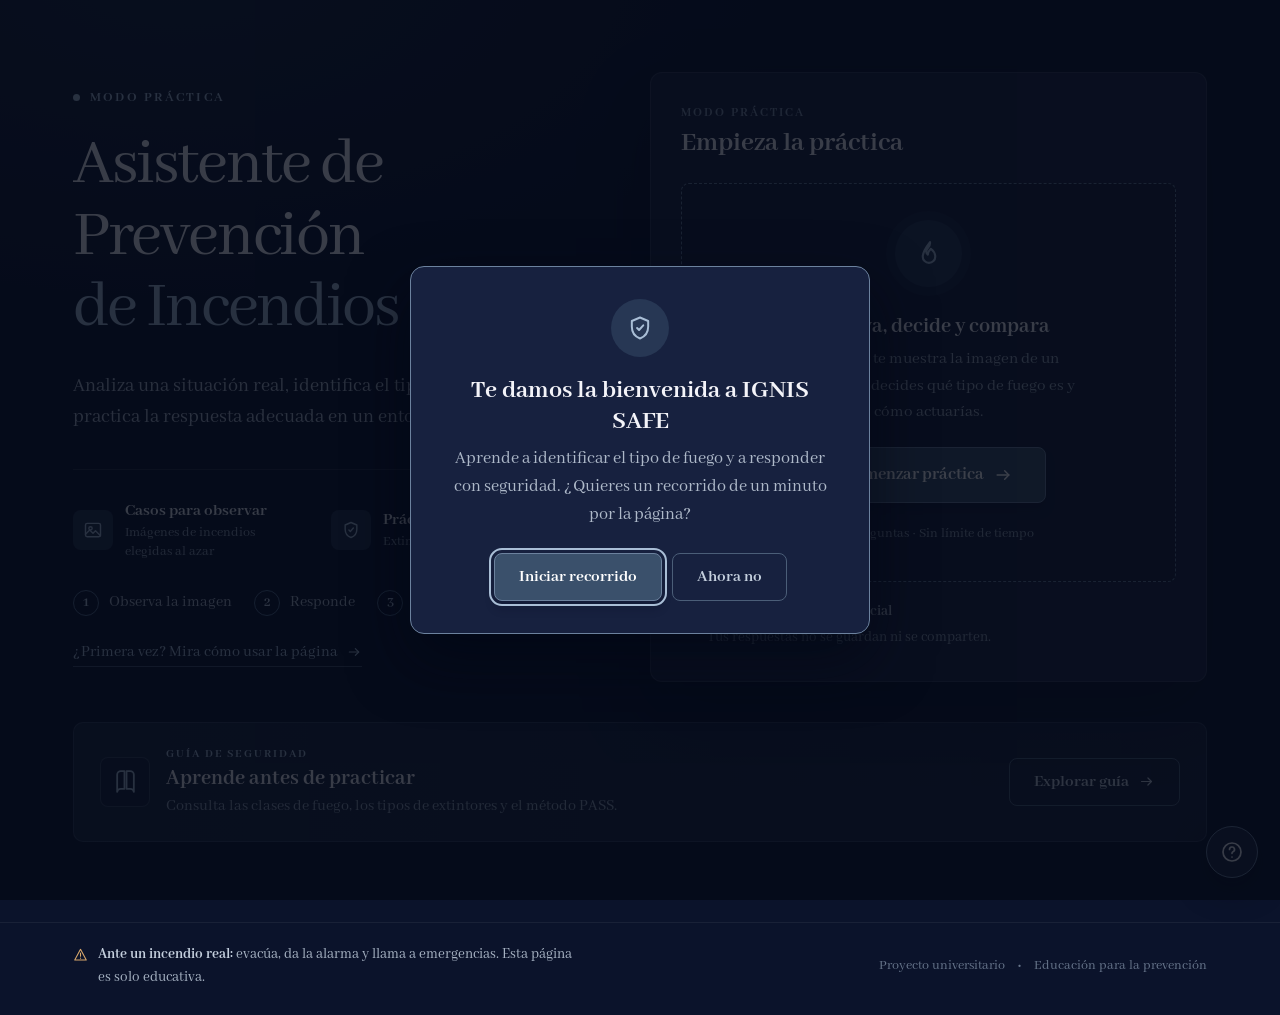
==== index.html @ bc41e4ec "Add files via upload" ====
<!doctype html>
<html lang="es">
<head>
  <meta charset="utf-8">
  <meta name="viewport" content="width=device-width, initial-scale=1">
  <title>IGNIS SAFE · Asistente de Prevención de Incendios</title>
  <meta name="description" content="Guía interactiva de prevención de incendios: tipos de fuego, extintores, método PASS y práctica guiada.">
  <meta name="theme-color" content="#0b132b">
  <link rel="icon" href="data:image/svg+xml,%3Csvg xmlns='http://www.w3.org/2000/svg' viewBox='0 0 24 24' fill='none' stroke='%23a9bed6' stroke-width='1.8' stroke-linecap='round' stroke-linejoin='round'%3E%3Cpath d='M12 3 5 6v5c0 4.7 2.9 8.5 7 10 4.1-1.5 7-5.3 7-10V6l-7-3Z'/%3E%3Cpath d='m9.5 12 1.7 1.7 3.6-4'/%3E%3C/svg%3E">
  <link rel="preconnect" href="https://fonts.googleapis.com">
  <link rel="preconnect" href="https://fonts.gstatic.com" crossorigin>
  <link href="https://fonts.googleapis.com/css2?family=Abhaya+Libre:wght@400;500;600;700;800&display=swap" rel="stylesheet">
  <link rel="stylesheet" href="css/styles.css">
</head>
<body>
  <a class="skip-link" href="#app">Saltar al contenido</a>

  <main id="app" tabindex="-1" aria-live="polite"></main>

  <footer class="site-footer">
    <div class="footer-inner">
      <p class="emergency-note">
        <span data-icon="alert" data-size="18"></span>
        <span><strong>Ante un incendio real:</strong> evacúa, da la alarma y llama a emergencias. Esta página es solo educativa.</span>
      </p>
      <p class="footer-meta">
        <span>Proyecto universitario</span><span>•</span><span>Educación para la prevención</span>
      </p>
    </div>
  </footer>

  <!-- Ayuda flotante: también sirve para moverse entre secciones -->
  <div class="help" id="help">
    <div class="help-menu" id="help-menu" hidden role="menu" aria-label="Ayuda y navegación">
      <a role="menuitem" href="#/"><span data-icon="home" data-size="18"></span> Inicio</a>
      <a role="menuitem" href="#/practica"><span data-icon="image" data-size="18"></span> Practicar con una imagen</a>
      <a role="menuitem" href="#/guia"><span data-icon="book" data-size="18"></span> Guía de seguridad</a>
      <a role="menuitem" href="#/como-usar"><span data-icon="list" data-size="18"></span> Cómo usar la página</a>
      <button type="button" role="menuitem" data-action="start-tour"><span data-icon="compass" data-size="18"></span> Recorrido guiado</button>
    </div>
    <button class="help-fab" id="help-fab" type="button" aria-haspopup="menu" aria-expanded="false" aria-label="Ayuda y navegación">
      <span data-icon="help" data-size="24"></span>
    </button>
  </div>

  <div id="overlay-root"></div>

  <script src="js/data.js"></script>
  <script src="js/escenarios.js"></script>
  <script src="js/app.js"></script>
</body>
</html>
---- css/styles.css ----
/* ==========================================================================
   IGNIS SAFE · Estilos
   Basado en el prototipo de Figma: azul noche, tipografía serif Abhaya Libre.
   ========================================================================== */
:root {
  --bg: #0b132b;
  --bg-2: #0f1a38;
  --surface: rgba(28, 37, 65, 0.8);
  --surface-solid: #1c2541;
  --surface-hi: #243650;
  --line: rgba(244, 244, 249, 0.11);
  --line-strong: #4b5e78;
  --text: #f4f4f9;
  --text-2: #c4cfdd;
  --muted: #8e9daf;
  --muted-2: #aeb9c9;
  --accent: #3a506b;
  --accent-line: #6c829e;
  --light: #a9bed6;
  --success: #7fa695;
  --success-text: #b7d0c6;
  --danger: #ef7881;
  --warn: #d9a86c;
  --radius: 10px;
  --radius-sm: 8px;
  --shadow: 0 30px 70px rgba(2, 7, 20, 0.32);
  --font: 'Abhaya Libre', 'Iowan Old Style', Georgia, 'Times New Roman', serif;
  --header-h: 0px;
}

*, *::before, *::after { box-sizing: border-box; }
html { -webkit-text-size-adjust: 100%; }
body {
  margin: 0;
  min-height: 100vh;
  display: flex;
  flex-direction: column;
  font-family: var(--font);
  font-size: 18px;
  line-height: 1.55;
  color: var(--text);
  background:
    radial-gradient(900px 480px at 14% -4%, rgba(58, 80, 107, 0.22), transparent 70%),
    var(--bg);
  background-attachment: fixed;
  -webkit-font-smoothing: antialiased;
}
main { flex: 1 0 auto; outline: none; }
h1, h2, h3, p, ul, ol { margin: 0; }
ul, ol { padding: 0; list-style: none; }
button { font: inherit; color: inherit; cursor: pointer; }
a { color: inherit; }
img, svg { display: block; max-width: 100%; }
[hidden] { display: none !important; }

:focus-visible { outline: 2px solid var(--light); outline-offset: 3px; border-radius: 6px; }

.skip-link {
  position: absolute; left: 12px; top: -60px; z-index: 100;
  background: var(--text); color: var(--bg); padding: 10px 16px; border-radius: var(--radius-sm);
}
.skip-link:focus { top: 12px; }

.container { width: 100%; max-width: 1190px; margin: 0 auto; padding: 0 28px; }

/* ---------- botones ---------- */
.btn {
  display: inline-flex; align-items: center; justify-content: center; gap: 9px;
  min-height: 48px; padding: 0 24px;
  font-weight: 700; font-size: 17px; text-decoration: none; line-height: 1.2;
  border-radius: var(--radius-sm); border: 1px solid transparent;
  transition: background .15s, border-color .15s, transform .1s, opacity .15s;
}
.btn:active:not(:disabled) { transform: translateY(1px); }
.btn:disabled { opacity: 0.38; cursor: not-allowed; }
.btn-primary { background: var(--accent); border-color: var(--accent-line); color: #fff; box-shadow: 0 8px 10px rgba(7, 12, 29, 0.2); }
.btn-primary:hover:not(:disabled) { background: #46607f; }
.btn-ghost { background: transparent; border-color: var(--line-strong); color: var(--text-2); }
.btn-ghost:hover:not(:disabled) { background: rgba(58, 80, 107, 0.3); color: var(--text); }
.btn-quiet { background: transparent; color: var(--muted-2); padding: 0 14px; }
.btn-quiet:hover:not(:disabled) { color: var(--text); background: rgba(58, 80, 107, 0.25); }
.btn-sm { min-height: 40px; padding: 0 16px; font-size: 16px; }
.btn-lg { min-height: 56px; padding: 0 32px; font-size: 18px; }
.btn-block { width: 100%; }
.btn-row { display: flex; flex-wrap: wrap; gap: 12px; align-items: center; margin-top: 28px; }
.btn-row.center { justify-content: center; }

.text-link {
  display: inline-flex; align-items: center; gap: 8px; color: var(--light);
  text-decoration: none; border-bottom: 1px solid rgba(169, 190, 214, 0.35); padding-bottom: 2px; font-size: 16px;
}
.text-link:hover { color: var(--text); border-color: var(--text); }

/* ---------- tipografía común ---------- */
.eyebrow {
  display: flex; align-items: center; gap: 10px;
  font-size: 14px; font-weight: 700; letter-spacing: 0.16em; text-transform: uppercase; color: var(--light);
}
.eyebrow-dot { width: 7px; height: 7px; border-radius: 50%; background: var(--light); }
h1 { font-weight: 400; font-size: clamp(40px, 6.2vw, 68px); line-height: 1.05; letter-spacing: -0.035em; text-wrap: balance; }
h2 { font-weight: 700; line-height: 1.2; }
h3 { font-weight: 700; line-height: 1.25; }
.h1-soft { display: block; color: var(--light); }
.lead { font-size: 20px; line-height: 1.55; color: var(--muted-2); max-width: 56ch; }
.muted { color: var(--muted); font-size: 16px; }
.kicker { display: flex; align-items: center; gap: 6px; font-size: 12px; font-weight: 700; letter-spacing: 0.14em; text-transform: uppercase; color: #8395ac; }

.card {
  background: var(--surface); border: 1px solid var(--line); border-radius: var(--radius);
}

/* ---------- inicio ---------- */
.home { padding-top: 72px; padding-bottom: 56px; }
.home-grid { display: grid; grid-template-columns: minmax(0, 1fr) minmax(0, 1.12fr); gap: 80px; align-items: center; }
.hero-copy .eyebrow { margin-bottom: 22px; }
.hero-copy .lead { margin-top: 26px; }
.feature-list { display: flex; flex-wrap: wrap; gap: 28px 38px; margin-top: 36px; padding-top: 28px; border-top: 1px solid var(--line); }
.feature-list li { display: flex; align-items: center; gap: 12px; }
.feature-icon { width: 40px; height: 40px; display: grid; place-items: center; background: rgba(58, 80, 107, 0.48); border-radius: var(--radius-sm); color: var(--light); flex: none; }
.feature-list strong { display: block; font-size: 17px; color: #edf0f5; }
.feature-list small { display: block; font-size: 14px; color: var(--muted); max-width: 24ch; line-height: 1.35; }
.how-strip { display: flex; flex-wrap: wrap; gap: 10px 22px; margin: 28px 0 22px; }
.how-strip li { display: flex; align-items: center; gap: 10px; font-size: 16px; color: var(--muted-2); }
.how-n { width: 26px; height: 26px; border-radius: 50%; display: grid; place-items: center; border: 1px solid #526c8a; color: #b9c9dc; font-size: 14px; font-weight: 700; }

.start-panel { padding: 30px; background: rgba(28, 37, 65, 0.9); box-shadow: var(--shadow); border-radius: 12px; }
.panel-head { display: flex; justify-content: space-between; align-items: flex-start; gap: 16px; }
.step-kicker { font-size: 13px; font-weight: 700; letter-spacing: 0.16em; text-transform: uppercase; color: #8292aa; }
.panel-head h2 { font-size: 28px; margin-top: 4px; }
.start-zone {
  margin-top: 22px; min-height: 340px; padding: 36px 24px;
  display: flex; flex-direction: column; align-items: center; justify-content: center; text-align: center; gap: 6px;
  background: rgba(11, 19, 43, 0.25); border: 1.5px dashed #637a96; border-radius: var(--radius-sm);
}
.start-icon { width: 67px; height: 67px; border-radius: 50%; display: grid; place-items: center; background: #263754; color: var(--light); box-shadow: 0 0 0 9px rgba(58, 80, 107, 0.17); margin-bottom: 20px; }
.start-zone h3 { font-size: 22px; }
.start-zone p { color: #9ca9ba; font-size: 17px; max-width: 34ch; margin-bottom: 16px; }
.start-zone small { color: var(--muted); font-size: 14px; margin-top: 14px; }
.panel-note { display: flex; gap: 10px; align-items: flex-start; margin-top: 18px; color: var(--muted); }
.panel-note svg { margin-top: 3px; flex: none; }
.panel-note strong { display: block; font-size: 15px; color: #b5bfce; }
.panel-note span { font-size: 15px; }

.learning-entry {
  margin-top: 40px; padding: 22px 26px; display: flex; align-items: center; justify-content: space-between; gap: 24px;
  background: linear-gradient(90deg, rgba(58, 80, 107, 0.28), rgba(28, 37, 65, 0.72));
  border-color: rgba(168, 189, 213, 0.17);
}
.learning-copy { display: flex; align-items: center; gap: 16px; }
.learning-icon { width: 50px; height: 50px; display: grid; place-items: center; background: rgba(11, 19, 43, 0.35); border: 1px solid rgba(168, 189, 213, 0.21); border-radius: var(--radius-sm); color: var(--light); flex: none; }
.learning-entry h2 { font-size: 22px; margin: 2px 0; }
.learning-entry p:last-child { color: #91a0b4; font-size: 16px; }
.learning-entry .eyebrow { font-size: 12px; }

/* ---------- pantalla de carga ---------- */
.center-page { max-width: 880px; margin: 0 auto; padding: 96px 28px 96px; display: flex; flex-direction: column; align-items: center; text-align: center; }
.center-title { font-size: clamp(34px, 5vw, 54px); margin: 14px 0 16px; }
.center-page .lead { text-align: center; }

.scanner { position: relative; width: 148px; height: 148px; margin-bottom: 38px; display: grid; place-items: center; }
.scan-box { position: relative; width: 84px; height: 84px; display: grid; place-items: center; background: #1a2744; border: 1px solid var(--line-strong); border-radius: 14px; color: var(--light); overflow: hidden; }
.scan-line { position: absolute; left: 8px; right: 8px; height: 2px; background: var(--light); box-shadow: 0 0 12px var(--light); animation: scan 1.8s ease-in-out infinite; }
.orbit { position: absolute; inset: 0; border-radius: 50%; border: 1px solid rgba(169, 190, 214, 0.14); }
.orbit-one { border-top-color: var(--light); animation: spin 2.4s linear infinite; }
.orbit-two { inset: 14px; }
@keyframes scan { 0%, 100% { top: 10px; } 50% { top: 70px; } }
@keyframes spin { to { transform: rotate(360deg); } }

.progress-block { width: min(100%, 520px); margin-top: 34px; }
.progress-meta { display: flex; justify-content: space-between; font-size: 15px; color: var(--muted-2); margin-bottom: 10px; }
.progress-meta strong { color: var(--text); }
.progress-track { height: 5px; background: rgba(58, 80, 107, 0.55); border-radius: 10px; overflow: hidden; }
.progress-track span { display: block; height: 100%; background: #8faac7; border-radius: 10px; transition: width .12s linear; }
.security-note { display: flex; align-items: center; gap: 8px; margin-top: 30px; color: var(--muted); font-size: 14px; }

/* ---------- cabecera de página interna ---------- */
.page-head { display: flex; align-items: flex-end; justify-content: space-between; gap: 32px; flex-wrap: wrap; }
.page-head .eyebrow { margin-bottom: 12px; }
.page-head h1 { font-size: clamp(36px, 5vw, 54px); }
.page-head .lead { margin-top: 10px; font-size: 19px; }
.practice, .results { padding-top: 54px; padding-bottom: 88px; }
.completion { min-width: 190px; text-align: right; font-size: 15px; color: var(--muted-2); }
.completion-bar { height: 4px; margin-top: 8px; border-radius: 10px; background: rgba(58, 80, 107, 0.55); overflow: hidden; }
.completion-bar i { display: block; height: 100%; background: #8faac7; transition: width .25s; }

/* ---------- práctica ---------- */
.practice { padding-top: 30px; }
.backlink { display: inline-flex; align-items: center; gap: 8px; margin: 0 0 22px; padding: 6px 2px; color: var(--muted-2); text-decoration: none; font-size: 16px; }
.backlink:hover { color: var(--text); }
.backlink.first { margin-top: 26px; margin-bottom: 0; }

.practice-layout { display: grid; grid-template-columns: 380px minmax(0, 1fr); gap: 24px; margin-top: 36px; align-items: stretch; }
.side { display: flex; flex-direction: column; gap: 16px; min-width: 0; }
.analysis-panel { padding: 14px; background: rgba(28, 37, 65, 0.91); }
.side:not(.revealed) .analysis-panel { position: sticky; top: 20px; }
.case-image { position: relative; aspect-ratio: 4 / 3; border-radius: 7px; overflow: hidden; background: linear-gradient(149deg, #26324c, #121b35); }
.case-image img, .case-image > svg { position: absolute; inset: 0; width: 100%; height: 100%; object-fit: cover; }
.image-tag { position: absolute; left: 12px; bottom: 12px; display: flex; align-items: center; gap: 7px; padding: 6px 10px; font-size: 13px; color: #d5dce7; background: rgba(11, 19, 43, 0.83); border: 1px solid rgba(255, 255, 255, 0.12); border-radius: 6px; backdrop-filter: blur(5px); }
.image-tag i { width: 6px; height: 6px; border-radius: 3px; background: #d48b72; }
.case-caption { margin: 12px 4px 4px; font-size: 15px; color: var(--muted); line-height: 1.4; }

.questions { display: flex; flex-direction: column; gap: 16px; min-width: 0; }
.step-bar { display: flex; align-items: center; gap: 11px; padding: 6px 4px 10px; border-bottom: 1px solid var(--line); font-size: 13px; font-weight: 700; letter-spacing: 0.14em; text-transform: uppercase; color: #8da2ba; }
.step-n { width: 22px; height: 22px; border-radius: 50%; display: grid; place-items: center; border: 1px solid #526b88; color: #c5d2e1; font-size: 12px; letter-spacing: 0; }
.question-card, .pass-card { padding: 26px; background: rgba(28, 37, 65, 0.91); }
.question-card h2, .pass-head h2 { font-size: 24px; }
.question-card > .muted { margin-top: 4px; }

/* marca circular compartida por las opciones */
.opt-mark { position: absolute; top: 8px; right: 8px; width: 20px; height: 20px; border-radius: 50%; background: #3a506b; border: 1px solid #526b88; display: grid; place-items: center; color: transparent; }
.opt-flag { font-size: 12px; font-weight: 700; color: var(--success-text); line-height: 1.2; }

.class-options { display: grid; grid-template-columns: repeat(5, minmax(0, 1fr)); gap: 10px; margin-top: 20px; }
.class-opt { position: relative; display: flex; flex-direction: column; align-items: flex-start; gap: 6px; min-height: 150px; padding: 14px 12px; text-align: left; background: rgba(11, 19, 43, 0.25); border: 1px solid var(--line); border-radius: var(--radius-sm); color: #96a7bb; transition: border-color .15s, background .15s, color .15s; }
.class-opt:hover:not(:disabled) { border-color: var(--accent-line); color: var(--text); }
.class-letter { width: 36px; height: 36px; display: grid; place-items: center; border-radius: var(--radius-sm); background: #354c69; border: 1px solid #607a99; font-size: 19px; font-weight: 700; color: #e7edf4; }
.class-opt strong { font-size: 16px; line-height: 1.2; color: var(--text-2); }
.class-opt small { font-size: 13px; line-height: 1.35; color: var(--muted); }

.ext-options { display: grid; grid-template-columns: repeat(3, minmax(0, 1fr)); gap: 10px; margin-top: 20px; }
.ext-opt { position: relative; min-height: 104px; padding: 14px 8px; display: flex; flex-direction: column; align-items: center; justify-content: center; gap: 7px; background: rgba(11, 19, 43, 0.25); border: 1px solid var(--line); border-radius: var(--radius-sm); color: #96a7bb; text-align: center; transition: border-color .15s, background .15s, color .15s; }
.ext-opt:hover:not(:disabled) { border-color: var(--accent-line); color: var(--text); }
.ext-icon { width: 34px; height: 34px; display: grid; place-items: center; }
.ext-name { font-weight: 700; font-size: 16px; line-height: 1.2; }

.class-opt.selected, .ext-opt.selected { background: rgba(58, 80, 107, 0.42); border-color: var(--light); color: var(--text); }
.class-opt.selected .opt-mark, .ext-opt.selected .opt-mark { background: #728da9; color: #fff; border-color: #a9bed6; }
.class-opt.correct, .ext-opt.correct { border-color: rgba(127, 166, 149, 0.65); background: rgba(112, 159, 140, 0.12); }
.class-opt.correct .opt-mark, .ext-opt.correct .opt-mark { background: #4d7867; border-color: var(--success); color: #fff; }
.class-opt.incorrect, .ext-opt.incorrect { border-color: rgba(239, 120, 129, 0.55); background: rgba(239, 120, 129, 0.07); }
.class-opt.incorrect .opt-mark, .ext-opt.incorrect .opt-mark { background: #8b3c45; border-color: var(--danger); color: #fff; }
.class-opt.answer, .ext-opt.answer { border-color: rgba(127, 166, 149, 0.55); border-style: dashed; }
.class-opt:disabled, .ext-opt:disabled, .pass-opt:disabled { cursor: default; }

.pass-head { display: flex; justify-content: space-between; gap: 16px; align-items: flex-start; }
.pill { padding: 5px 12px; border-radius: 20px; font-size: 14px; color: #b2c2d4; background: rgba(58, 80, 107, 0.3); border: 1px solid rgba(126, 153, 183, 0.28); white-space: nowrap; }
.pass-instruction { margin: 20px 0 12px; font-size: 15px; color: #8495aa; }
.pass-grid { display: grid; grid-template-columns: repeat(2, minmax(0, 1fr)); gap: 9px; }
.pass-opt { display: grid; grid-template-columns: 42px minmax(0, 1fr) 28px; gap: 12px; align-items: center; min-height: 78px; padding: 12px 13px; text-align: left; background: rgba(11, 19, 43, 0.26); border: 1px solid var(--line); border-radius: var(--radius-sm); transition: border-color .15s, background .15s; }
.pass-opt:hover:not(:disabled) { border-color: var(--accent-line); }
.pass-ico { width: 42px; height: 42px; display: grid; place-items: center; border-radius: 7px; background: rgba(78, 103, 132, 0.46); color: #c5d2e1; }
.pass-txt strong { display: block; font-size: 16px; line-height: 1.25; color: #c3cedd; }
.pass-txt small { display: block; font-size: 13px; color: #71839a; margin-top: 2px; }
.pass-badge { width: 27px; height: 27px; border-radius: 50%; display: grid; place-items: center; font-size: 14px; font-weight: 700; color: #93a5ba; background: #243650; border: 1px solid #4b607a; }
.pass-opt.selected { border-color: var(--light); background: rgba(58, 80, 107, 0.36); }
.pass-opt.selected .pass-badge { background: #728da9; color: #fff; border-color: #a9bed6; }
.pass-opt.correct { border-color: rgba(127, 166, 149, 0.6); background: rgba(112, 159, 140, 0.1); }
.pass-opt.correct .pass-badge { background: #4d7867; border-color: var(--success); color: #fff; }
.pass-opt.incorrect { border-color: rgba(239, 120, 129, 0.55); background: rgba(239, 120, 129, 0.07); }
.pass-opt.incorrect .pass-badge { background: #8b3c45; border-color: var(--danger); color: #fff; }
.pass-actions { display: flex; justify-content: flex-end; gap: 10px; margin-top: 16px; }

.submit-row { display: flex; align-items: center; gap: 18px; flex-wrap: wrap; margin-top: 4px; }
.after-row { display: flex; flex-wrap: wrap; gap: 12px; margin-top: 4px; }

.notice { display: flex; align-items: flex-start; gap: 14px; padding: 16px 18px; margin-top: 14px; border-radius: var(--radius-sm); font-size: 16px; line-height: 1.5; }
.notice svg { flex: none; margin-top: 2px; }
.notice.success { background: rgba(112, 159, 140, 0.08); border: 1px solid rgba(112, 159, 140, 0.28); color: var(--success-text); }
.notice.warn { background: rgba(217, 168, 108, 0.08); border: 1px solid rgba(217, 168, 108, 0.3); color: #ecc99a; }
.notice-icon { flex: none; }

/* respuestas correctas (debajo de la imagen) */
.reveal { padding: 22px; background: rgba(28, 37, 65, 0.91); border-color: rgba(169, 190, 214, 0.28); scroll-margin-top: 20px; }
.reveal:focus { outline: none; }
.reveal-head { display: flex; justify-content: space-between; align-items: flex-start; gap: 14px; }
.reveal-head h2 { font-size: 22px; margin-top: 4px; }
.score-badge { text-align: center; padding: 8px 14px; border-radius: var(--radius-sm); background: rgba(11, 19, 43, 0.35); border: 1px solid var(--line); flex: none; }
.score-badge strong { display: block; font-size: 26px; line-height: 1.1; }
.score-badge span { font-size: 13px; color: var(--muted); }
.score-badge.good { border-color: rgba(127, 166, 149, 0.5); }
.score-badge.good strong { color: var(--success-text); }
.reveal-row { position: relative; margin-top: 14px; padding: 14px 14px 14px 18px; border: 1px solid var(--line); border-radius: var(--radius-sm); background: rgba(11, 19, 43, 0.25); overflow: hidden; }
.reveal-row::before { content: ''; position: absolute; inset: 0 auto 0 0; width: 3px; background: #536a86; }
.reveal-row.ok::before { background: var(--success); }
.reveal-row.bad::before { background: var(--danger); }
.reveal-title { display: flex; align-items: center; gap: 7px; font-size: 13px; font-weight: 700; letter-spacing: 0.12em; text-transform: uppercase; color: #8395ac; }
.reveal-row.ok .reveal-title svg { color: var(--success); }
.reveal-row.bad .reveal-title svg { color: var(--danger); }
.pair { display: grid; gap: 10px; margin-top: 10px; }
.pair small, .reveal-note small, .list-label { display: block; font-size: 13px; color: var(--muted); }
.pair strong { display: block; font-size: 18px; line-height: 1.25; }
.pair .right strong { color: var(--success-text); }
.pair .also { margin-top: 3px; }
.reveal-note { margin-top: 10px; font-size: 16px; color: var(--text-2); }
.list-label { margin-top: 12px; }
.seq { margin-top: 6px; display: grid; gap: 6px; }
.seq li { display: flex; gap: 10px; align-items: center; font-size: 16px; color: var(--text-2); }
.seq .n { flex: none; width: 24px; height: 24px; border-radius: 50%; display: grid; place-items: center; border: 1px solid #526c8a; color: #b9c9dc; font-size: 13px; font-weight: 700; }
.explain { padding: 16px 18px; }
.explain h3 { font-size: 18px; color: var(--text); margin-bottom: 4px; }
.explain p + p { margin-top: 6px; }
.explain p { color: #b4bdc9; }

/* ---------- guía ---------- */
.hero-card {
  margin-top: 56px; padding: 44px 48px; display: flex; align-items: center; justify-content: space-between; gap: 32px;
  background: radial-gradient(260px 160px at 88% 50%, rgba(122, 151, 183, 0.17), transparent 70%), linear-gradient(157deg, #1c2541 8%, #151f3a 92%);
  border: 1px solid var(--line); border-radius: 12px; box-shadow: 0 25px 60px rgba(2, 7, 20, 0.24);
}
.hero-card h1 { font-size: clamp(36px, 5vw, 58px); margin: 12px 0 12px; }
.hero-mark { flex: none; width: 104px; height: 104px; display: grid; place-items: center; border-radius: 50%; color: var(--light); background: rgba(58, 80, 107, 0.48); border: 1px solid rgba(184, 204, 225, 0.2); box-shadow: 0 0 0 14px rgba(58, 80, 107, 0.12), 0 0 0 28px rgba(58, 80, 107, 0.06); margin-right: 28px; }


.guide-section { padding: 72px 0 8px; scroll-margin-top: 24px; }
.guide-section + .guide-section { margin-top: 56px; border-top: 1px solid var(--line); }
.guide > .guide-section:last-child { padding-bottom: 96px; }
.section-head { display: flex; gap: 18px; align-items: flex-start; }
.section-n { flex: none; width: 46px; height: 46px; display: grid; place-items: center; border: 1px solid #526c8a; border-radius: 50%; color: #b9c9dc; font-size: 15px; font-weight: 700; }
.section-head .eyebrow { font-size: 13px; }
.section-head h2 { font-size: clamp(30px, 4vw, 38px); margin: 4px 0 4px; }
.hint-line { display: flex; align-items: center; gap: 8px; margin-top: 24px; font-size: 15px; color: var(--muted); }

.fire-grid { display: grid; grid-template-columns: repeat(5, minmax(0, 1fr)); gap: 11px; margin-top: 14px; }
.fire-card { display: flex; flex-direction: column; text-align: left; padding: 19px; min-height: 280px; background: var(--surface); border: 1px solid var(--line); border-radius: var(--radius-sm); transition: border-color .15s, background .15s, transform .15s; }
.fire-card:hover { border-color: var(--accent-line); }
.fire-card.selected { border-color: var(--light); background: rgba(58, 80, 107, 0.4); }
.fire-letter { width: 46px; height: 46px; display: grid; place-items: center; border-radius: var(--radius-sm); background: #354c69; border: 1px solid #607a99; font-size: 23px; font-weight: 700; color: #e7edf4; }
.fire-card h3 { font-size: 19px; margin-top: 18px; }
.fire-card > p { font-size: 15px; color: #8e9daf; margin-top: 4px; line-height: 1.4; }
.fire-note { display: flex; gap: 6px; margin-top: auto; padding-top: 14px; border-top: 1px solid var(--line); font-size: 13px; line-height: 1.4; color: #a7cabb; }
.fire-note svg { flex: none; margin-top: 3px; }
.fire-card > p + .fire-note { margin-top: auto; }
.fire-card h3 + p { margin-bottom: 16px; }
.class-detail { margin-top: 14px; padding: 18px 22px; display: flex; justify-content: space-between; align-items: center; gap: 18px; flex-wrap: wrap; border: 1px solid rgba(169, 190, 214, 0.3); border-radius: var(--radius); background: rgba(58, 80, 107, 0.22); }
.class-detail h3 { font-size: 20px; margin-bottom: 4px; }
.class-detail p { font-size: 16px; color: var(--text-2); }
.detail-warning { display: flex; gap: 8px; align-items: flex-start; margin-top: 6px; color: #ecc99a !important; }
.detail-warning svg { flex: none; margin-top: 3px; }

.ext-guide { display: grid; grid-template-columns: repeat(2, minmax(0, 1fr)); gap: 11px; margin-top: 28px; }
.ext-card { display: grid; grid-template-columns: 44px minmax(0, 1fr) auto; gap: 14px; align-items: start; padding: 17px; background: var(--surface); border: 1px solid var(--line); border-radius: var(--radius-sm); transition: opacity .2s, border-color .2s; }
.ext-card-icon { width: 44px; height: 44px; display: grid; place-items: center; border-radius: var(--radius-sm); background: #30445f; color: var(--text-2); }
.ext-card h3 { font-size: 19px; }
.ext-card-body > p { font-size: 15px; color: #8e9daf; margin-top: 3px; line-height: 1.45; }
.ext-card-body .ext-caution { display: flex; gap: 7px; margin-top: 9px; font-size: 14px; color: #b5a37f; line-height: 1.4; }
.ext-caution svg { flex: none; margin-top: 2px; }
.ext-card-side { display: flex; flex-direction: column; align-items: flex-end; gap: 8px; }
.tags { display: flex; gap: 5px; flex-wrap: wrap; justify-content: flex-end; }
.tags span { padding: 2px 9px; border-radius: 6px; font-size: 13px; font-weight: 700; color: #b9c9dc; border: 1px solid #526c8a; }
.compat-badge { padding: 3px 10px; border-radius: 6px; font-size: 13px; font-weight: 700; white-space: nowrap; }
.compat-badge.yes { color: var(--success-text); background: rgba(112, 159, 140, 0.14); border: 1px solid rgba(127, 166, 149, 0.4); }
.compat-badge.no { color: #f0b3b8; background: rgba(239, 120, 129, 0.1); border: 1px solid rgba(239, 120, 129, 0.35); }
.ext-card.compatible { border-color: rgba(127, 166, 149, 0.5); }
.ext-card.incompatible { opacity: 0.5; }
.ext-guide + .notice { margin-top: 18px; }

.pass-guide { display: grid; grid-template-columns: repeat(4, minmax(0, 1fr)); gap: 11px; margin-top: 28px; }
.pass-guide-card { display: flex; flex-direction: column; padding: 19px; background: var(--surface); border: 1px solid var(--line); border-radius: var(--radius-sm); }
.pass-guide-top { display: flex; justify-content: space-between; align-items: center; }
.pass-word { font-size: 27px; font-weight: 700; color: #9eb5ce; }
.pass-guide-top small { font-size: 13px; color: #61748c; }
.pass-guide-card h3 { font-size: 19px; margin-top: 16px; }
.pass-guide-card > p { font-size: 15px; color: #8e9daf; margin-top: 4px; }
.pass-art { margin-top: auto; padding-top: 16px; }
.pass-art svg { width: 100%; max-width: 150px; margin: 0 auto; background: rgba(11, 19, 43, 0.4); border-radius: var(--radius-sm); }
.cta-row { display: flex; align-items: center; justify-content: space-between; gap: 20px; flex-wrap: wrap; margin-top: 25px; padding: 22px 24px; border: 1px solid rgba(168, 189, 213, 0.16); border-radius: var(--radius-sm); background: linear-gradient(90deg, rgba(58, 80, 107, 0.44), rgba(28, 37, 65, 0.75)); }
.cta-row > div { display: flex; align-items: center; gap: 14px; }
.cta-icon { color: var(--light); }
.cta-row strong { display: block; font-size: 18px; }
.cta-row p span { font-size: 15px; color: #93a3b6; }

.plan-list { display: grid; grid-template-columns: repeat(2, minmax(0, 1fr)); gap: 11px; margin-top: 28px; }
.plan-list li { display: grid; grid-template-columns: 30px 40px minmax(0, 1fr); gap: 12px; align-items: start; padding: 18px; background: var(--surface); border: 1px solid var(--line); border-radius: var(--radius-sm); }
.plan-n { width: 28px; height: 28px; display: grid; place-items: center; border-radius: 50%; border: 1px solid #526c8a; font-size: 14px; font-weight: 700; color: #b9c9dc; }
.plan-ico { width: 40px; height: 40px; display: grid; place-items: center; border-radius: var(--radius-sm); background: #30445f; color: var(--text-2); }
.plan-list h3 { font-size: 19px; }
.plan-list p { font-size: 15px; color: #8e9daf; margin-top: 3px; line-height: 1.45; }
.two-col { display: grid; grid-template-columns: repeat(2, minmax(0, 1fr)); gap: 11px; margin-top: 11px; }
.info-card { padding: 22px; }
.info-card h3 { display: flex; align-items: center; gap: 10px; font-size: 19px; margin-bottom: 12px; }
.info-card h3 svg { color: var(--light); }
.info-card ul { display: grid; gap: 8px; }
.info-card li { position: relative; padding-left: 18px; font-size: 16px; color: var(--muted-2); line-height: 1.45; }
.info-card li::before { content: ''; position: absolute; left: 0; top: 0.62em; width: 6px; height: 6px; border-radius: 50%; background: var(--accent-line); }
.info-card p { font-size: 16px; color: var(--muted-2); }
.info-card .text-link { margin-top: 12px; }


/* ---------- tutorial ---------- */
.tutorial { padding-bottom: 96px; }
.tutorial-layout { max-width: 820px; margin-top: 56px; }
.tutorial-steps { counter-reset: step; }
.t-step { position: relative; display: grid; grid-template-columns: 50px minmax(0, 1fr); gap: 20px; padding-bottom: 36px; }
.t-step:not(:last-child)::before { content: ''; position: absolute; left: 24px; top: 52px; bottom: 6px; width: 1px; background: var(--line-strong); }
.t-n { width: 50px; height: 50px; display: grid; place-items: center; border-radius: 50%; background: #17213f; border: 1px solid #526c8a; color: #b9c9dc; font-weight: 700; font-size: 16px; position: relative; }
.t-body { padding-top: 2px; }
.t-where { font-size: 14px; color: var(--light); font-weight: 700; letter-spacing: 0.08em; }
.t-body h2 { font-size: 27px; margin: 2px 0 8px; }
.t-body > p { font-size: 17px; color: var(--muted-2); margin-bottom: 6px; max-width: 62ch; }
.t-body > p strong { color: var(--text); }
.t-body .btn { margin-top: 10px; }
.faq { margin-top: 24px; max-width: 800px; }
.faq h2 { font-size: 30px; margin-bottom: 18px; }
.faq details { border-top: 1px solid var(--line); padding: 4px 0; }
.faq details:last-child { border-bottom: 1px solid var(--line); }
.faq summary { cursor: pointer; padding: 14px 4px; font-size: 19px; font-weight: 700; list-style: none; display: flex; justify-content: space-between; gap: 16px; }
.faq summary::-webkit-details-marker { display: none; }
.faq summary::after { content: '+'; font-size: 24px; line-height: 1; color: var(--light); transition: transform .2s; }
.faq details[open] summary::after { transform: rotate(45deg); }
.faq details p { padding: 0 4px 16px; color: var(--muted-2); max-width: 64ch; }

/* ---------- pie ---------- */
.site-footer { flex: none; margin-top: 24px; border-top: 1px solid rgba(244, 244, 249, 0.06); }
.footer-inner { max-width: 1190px; margin: 0 auto; padding: 20px 28px 26px; display: flex; flex-wrap: wrap; gap: 10px 32px; align-items: center; justify-content: space-between; }
.emergency-note { display: flex; gap: 10px; align-items: flex-start; font-size: 15px; color: #a8b4c4; max-width: 64ch; }
.emergency-note svg { flex: none; margin-top: 3px; color: var(--warn); }
.emergency-note strong { color: var(--text-2); }
.footer-meta { display: flex; gap: 12px; font-size: 14px; color: #67758b; }

/* ---------- ayuda flotante ---------- */
.help { position: fixed; right: 22px; bottom: 22px; z-index: 60; display: flex; flex-direction: column; align-items: flex-end; gap: 12px; }
.help-fab { width: 52px; height: 52px; display: grid; place-items: center; border-radius: 50%; background: #1c2541; border: 1px solid var(--accent-line); color: var(--text); box-shadow: 0 10px 30px rgba(2, 7, 20, 0.5); transition: background .15s, transform .15s; }
.help-fab:hover { background: #2a3a5c; transform: translateY(-1px); }
.help-menu { min-width: 250px; padding: 8px; display: grid; gap: 2px; background: #17213f; border: 1px solid var(--line-strong); border-radius: var(--radius); box-shadow: 0 20px 50px rgba(2, 7, 20, 0.55); }
.help-menu a, .help-menu button { display: flex; align-items: center; gap: 12px; padding: 11px 12px; text-align: left; text-decoration: none; background: none; border: 0; border-radius: var(--radius-sm); font-size: 16px; color: var(--text-2); }
.help-menu a:hover, .help-menu button:hover { background: rgba(58, 80, 107, 0.45); color: var(--text); }
.help-menu svg { color: var(--light); }

/* ---------- recorrido y modal ---------- */
.tour { position: fixed; inset: 0; z-index: 90; }
.tour.no-target { background: rgba(5, 9, 22, 0.78); }
.tour-spot { position: fixed; border-radius: 12px; border: 2px solid var(--light); box-shadow: 0 0 0 100vmax rgba(5, 9, 22, 0.78); pointer-events: none; transition: top .2s, left .2s, width .2s, height .2s; }
.tour-card { position: fixed; width: min(380px, calc(100vw - 24px)); padding: 22px; background: #17213f; border: 1px solid var(--accent-line); border-radius: var(--radius); box-shadow: 0 25px 60px rgba(2, 7, 20, 0.6); }
.tour-count { font-size: 13px; font-weight: 700; letter-spacing: 0.14em; text-transform: uppercase; color: var(--light); }
.tour-card h2 { font-size: 23px; margin: 6px 0 8px; }
.tour-card #tour-text { font-size: 17px; color: var(--muted-2); line-height: 1.5; }
.tour-actions { display: flex; align-items: center; gap: 8px; margin-top: 20px; }
.spacer { flex: 1; }
.modal-backdrop { position: fixed; inset: 0; z-index: 90; display: grid; place-items: center; padding: 20px; background: rgba(5, 9, 22, 0.78); }
.modal { width: min(460px, 100%); padding: 32px; text-align: center; background: #17213f; border: 1px solid var(--accent-line); border-radius: 14px; box-shadow: 0 25px 60px rgba(2, 7, 20, 0.6); }
.modal-icon { width: 58px; height: 58px; margin: 0 auto 18px; display: grid; place-items: center; border-radius: 50%; background: rgba(58, 80, 107, 0.48); color: var(--light); }
.modal h2 { font-size: 26px; margin-bottom: 8px; }
.modal p { color: var(--muted-2); }
.modal-actions { display: flex; flex-wrap: wrap; gap: 10px; justify-content: center; margin-top: 24px; }

/* ---------- responsive ---------- */
@media (max-width: 1100px) {
  .home-grid { gap: 48px; }
  .fire-grid { grid-template-columns: repeat(3, minmax(0, 1fr)); }
  .pass-guide { grid-template-columns: repeat(2, minmax(0, 1fr)); }
  .class-options { grid-template-columns: repeat(3, minmax(0, 1fr)); }
}
@media (max-width: 900px) {
  body { font-size: 17px; }
  .home { padding-top: 44px; }
  .home-grid { grid-template-columns: 1fr; }
  .practice-layout { grid-template-columns: 1fr; }
  .side:not(.revealed) .analysis-panel { position: static; }
  .ext-guide, .plan-list, .two-col { grid-template-columns: 1fr; }
  .hero-card { padding: 32px 26px; margin-top: 20px; }
  .hero-mark { display: none; }
  .learning-entry { flex-direction: column; align-items: flex-start; }
  .page-head { align-items: flex-start; }
  .completion { text-align: left; }
  .container, .footer-inner { padding-left: 20px; padding-right: 20px; }
}
@media (max-width: 640px) {
  .class-options { grid-template-columns: repeat(2, minmax(0, 1fr)); }
  .class-opt { min-height: 0; }
  .ext-options { grid-template-columns: repeat(2, minmax(0, 1fr)); }
  .pass-grid { grid-template-columns: 1fr; }
  .fire-grid { grid-template-columns: 1fr; }
  .fire-card { min-height: 0; }
  .pass-guide { grid-template-columns: 1fr; }
  .question-card, .pass-card, .start-panel { padding: 20px; }
  .start-zone { min-height: 280px; padding: 28px 16px; }
  .ext-card { grid-template-columns: 44px minmax(0, 1fr); }
  .ext-card-side { grid-column: 1 / -1; flex-direction: row; align-items: center; justify-content: space-between; }
  .plan-list li { grid-template-columns: 28px minmax(0, 1fr); }
  .plan-ico { display: none; }
  .t-step { grid-template-columns: 40px minmax(0, 1fr); gap: 14px; }
  .t-n { width: 40px; height: 40px; font-size: 14px; }
  .t-step:not(:last-child)::before { left: 19px; top: 44px; }
  .tour-card { left: 12px !important; right: 12px; top: auto !important; bottom: 12px; width: auto; }
  .help { right: 14px; bottom: 14px; }
  .center-page { padding-top: 56px; }
  .guide-section { padding-top: 56px; }
  .after-row .btn { width: 100%; }
}
@media (prefers-reduced-motion: reduce) {
  *, *::before, *::after { animation-duration: 0.001ms !important; animation-iteration-count: 1 !important; transition-duration: 0.001ms !important; scroll-behavior: auto !important; }
}
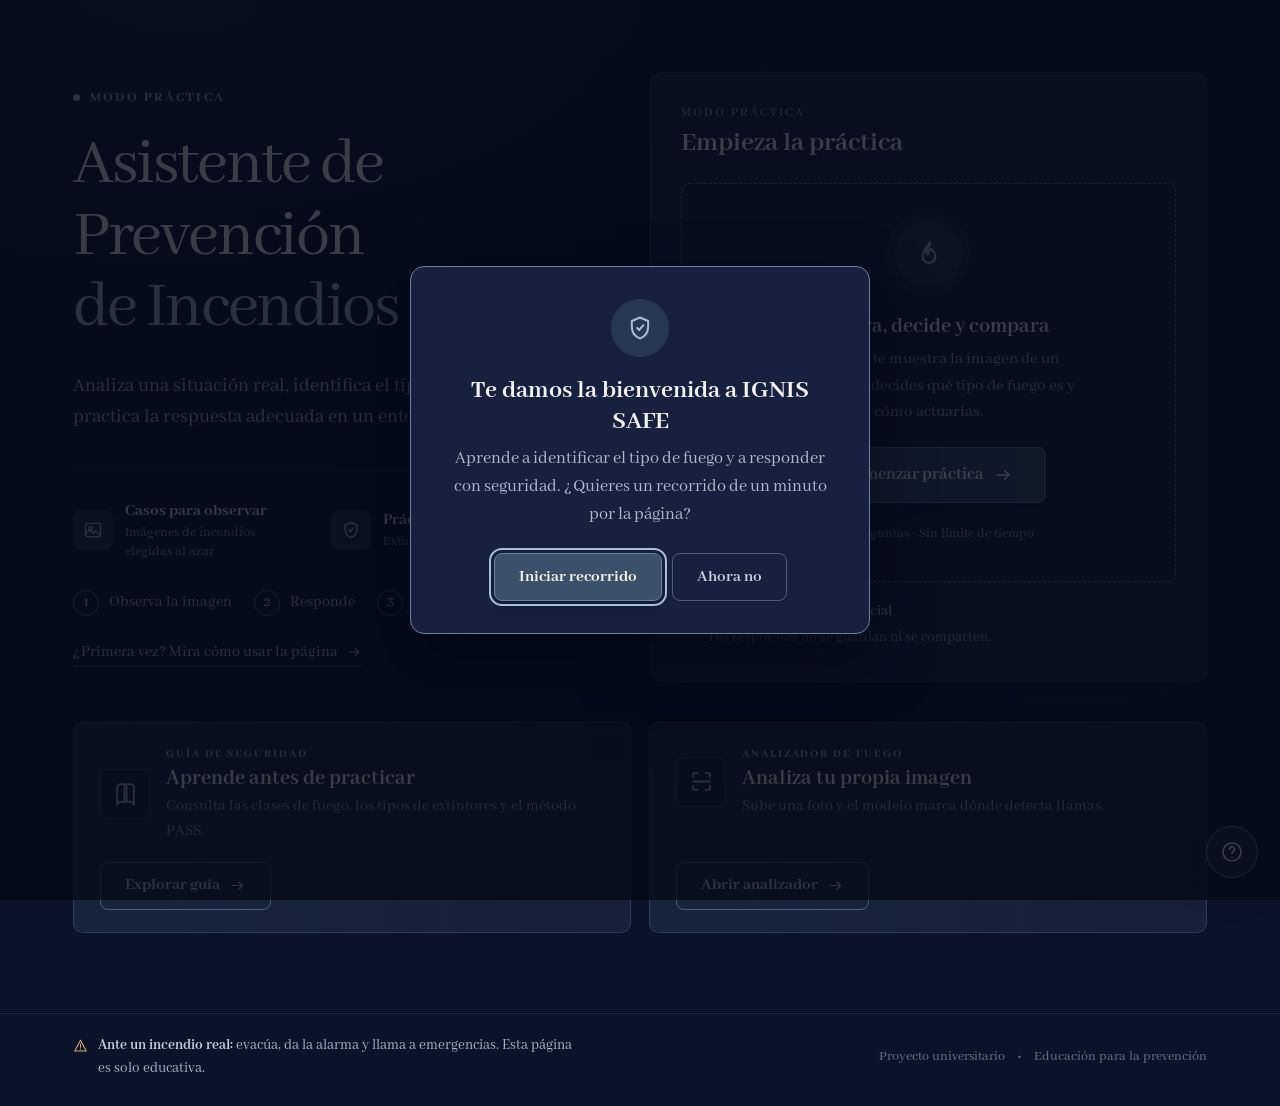
==== commit c56c56ac: "Add files via upload" ====
--- a/index.html
+++ b/index.html
@@ -34,6 +34,7 @@
     <div class="help-menu" id="help-menu" hidden role="menu" aria-label="Ayuda y navegación">
       <a role="menuitem" href="#/"><span data-icon="home" data-size="18"></span> Inicio</a>
       <a role="menuitem" href="#/practica"><span data-icon="image" data-size="18"></span> Practicar con una imagen</a>
+      <a role="menuitem" href="#/analizador"><span data-icon="scan" data-size="18"></span> Analizador de fuego</a>
       <a role="menuitem" href="#/guia"><span data-icon="book" data-size="18"></span> Guía de seguridad</a>
       <a role="menuitem" href="#/como-usar"><span data-icon="list" data-size="18"></span> Cómo usar la página</a>
       <button type="button" role="menuitem" data-action="start-tour"><span data-icon="compass" data-size="18"></span> Recorrido guiado</button>
--- a/css/styles.css
+++ b/css/styles.css
@@ -480,3 +480,33 @@
 @media (prefers-reduced-motion: reduce) {
   *, *::before, *::after { animation-duration: 0.001ms !important; animation-iteration-count: 1 !important; transition-duration: 0.001ms !important; scroll-behavior: auto !important; }
 }
+
+/* ---------- Inicio: dos entradas ---------- */
+.entries { display: grid; grid-template-columns: repeat(2, minmax(0, 1fr)); gap: 18px; margin-top: 40px; }
+.entries .learning-entry { margin-top: 0; flex-direction: column; align-items: flex-start; justify-content: space-between; gap: 18px; }
+
+/* ---------- Analizador de fuego ---------- */
+.an-stage { position: relative; border-radius: 7px; overflow: hidden; background: #0f1a38; aspect-ratio: 4 / 3; display: grid; place-items: center; }
+.an-stage img { position: absolute; inset: 0; width: 100%; height: 100%; object-fit: fill; display: block; }
+.an-mask { position: absolute; inset: 0; width: 100%; height: 100%; pointer-events: none; image-rendering: auto; mix-blend-mode: normal; }
+.an-stage.empty { background: linear-gradient(149deg, #26324c, #121b35); }
+.an-empty { display: flex; flex-direction: column; align-items: center; gap: 12px; color: #6f819b; font-size: 16px; text-align: center; padding: 20px; }
+.dropzone { display: flex; flex-direction: column; align-items: center; gap: 10px; text-align: center; padding: 34px 20px; border: 1.5px dashed var(--accent-line); border-radius: var(--radius-sm); background: rgba(11, 19, 43, 0.25); cursor: pointer; transition: background .15s, border-color .15s; }
+.dropzone:hover, .dropzone.over { background: rgba(58, 80, 107, 0.22); border-color: var(--light); }
+.dropzone strong { font-size: 21px; }
+.dropzone .muted { max-width: 38ch; }
+.dropzone .btn { margin-top: 8px; pointer-events: none; }
+.an-progress { width: 100%; margin-top: 22px; }
+.result-head { display: flex; align-items: center; gap: 16px; }
+.result-head h2 { margin: 0 0 4px; }
+.result-icon { width: 54px; height: 54px; flex: none; display: grid; place-items: center; border-radius: 50%; background: rgba(112, 159, 140, 0.14); color: var(--success-text); }
+.result-icon.fire { background: rgba(233, 131, 61, 0.16); color: #f1a265; }
+.check-row { display: flex; align-items: center; gap: 10px; margin: 18px 0 4px; font-size: 17px; color: var(--muted-2); cursor: pointer; }
+.check-row input { width: 18px; height: 18px; accent-color: #6c829e; }
+.advice { margin-top: 18px; }
+.advice h3 { font-size: 19px; margin-bottom: 4px; }
+.advice p { margin: 4px 0; }
+.advice .text-link { margin-top: 8px; display: inline-flex; }
+.actions-row { display: flex; flex-wrap: wrap; align-items: center; gap: 12px; margin-top: 6px; }
+
+@media (max-width: 900px) { .entries { grid-template-columns: 1fr; } }
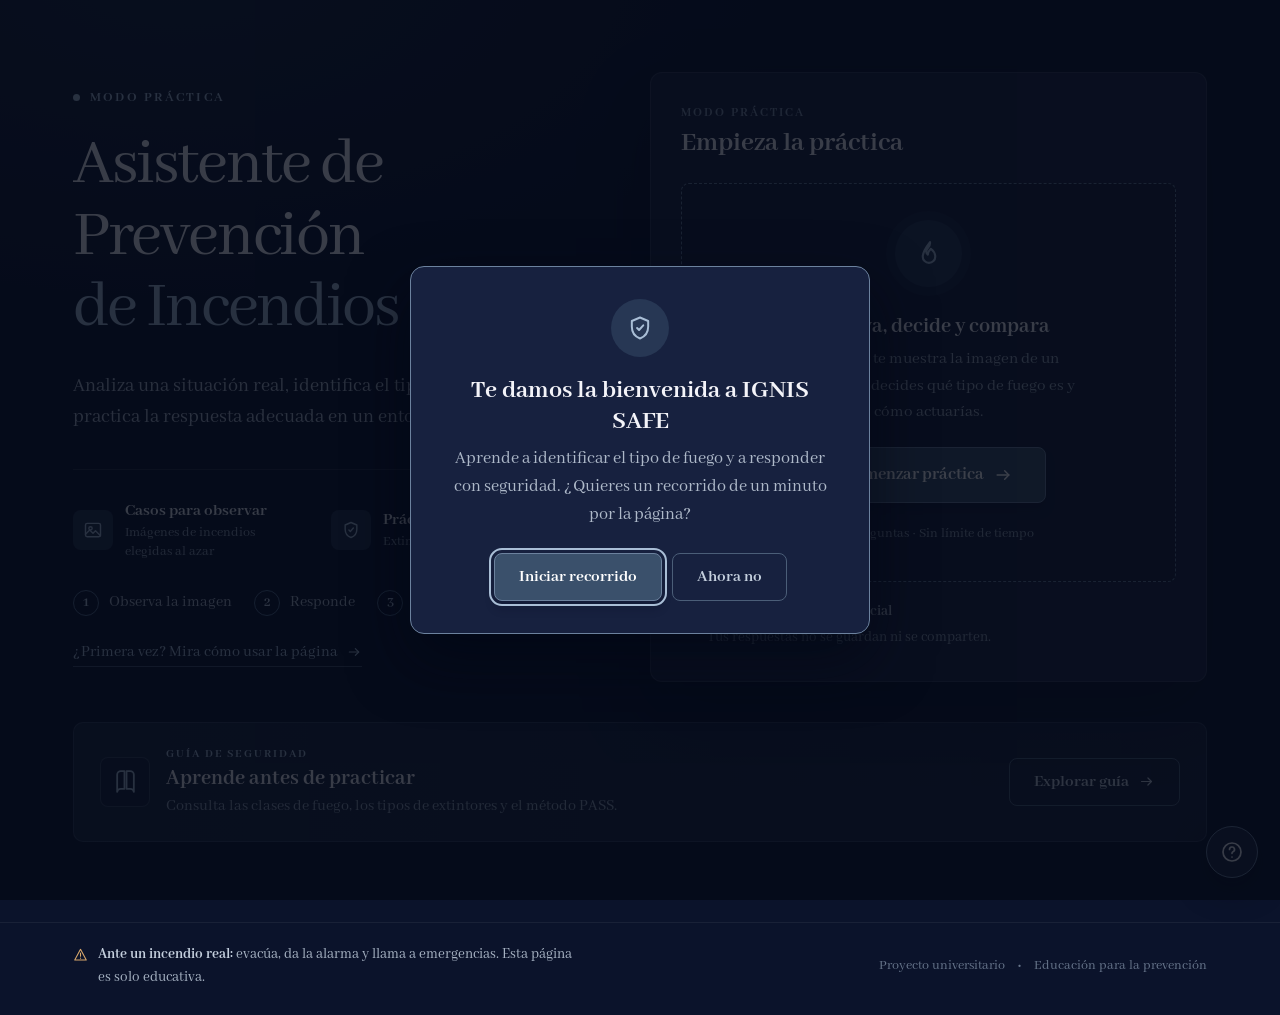
==== commit 04040759: "Modelo U-Net integrado en la práctica: resultado oculto hasta confirmar y sin repetir imágenes - La " ====
--- a/index.html
+++ b/index.html
@@ -34,7 +34,6 @@
     <div class="help-menu" id="help-menu" hidden role="menu" aria-label="Ayuda y navegación">
       <a role="menuitem" href="#/"><span data-icon="home" data-size="18"></span> Inicio</a>
       <a role="menuitem" href="#/practica"><span data-icon="image" data-size="18"></span> Practicar con una imagen</a>
-      <a role="menuitem" href="#/analizador"><span data-icon="scan" data-size="18"></span> Analizador de fuego</a>
       <a role="menuitem" href="#/guia"><span data-icon="book" data-size="18"></span> Guía de seguridad</a>
       <a role="menuitem" href="#/como-usar"><span data-icon="list" data-size="18"></span> Cómo usar la página</a>
       <button type="button" role="menuitem" data-action="start-tour"><span data-icon="compass" data-size="18"></span> Recorrido guiado</button>
--- a/css/styles.css
+++ b/css/styles.css
@@ -481,32 +481,10 @@
   *, *::before, *::after { animation-duration: 0.001ms !important; animation-iteration-count: 1 !important; transition-duration: 0.001ms !important; scroll-behavior: auto !important; }
 }
 
-/* ---------- Inicio: dos entradas ---------- */
-.entries { display: grid; grid-template-columns: repeat(2, minmax(0, 1fr)); gap: 18px; margin-top: 40px; }
-.entries .learning-entry { margin-top: 0; flex-direction: column; align-items: flex-start; justify-content: space-between; gap: 18px; }
-
-/* ---------- Analizador de fuego ---------- */
-.an-stage { position: relative; border-radius: 7px; overflow: hidden; background: #0f1a38; aspect-ratio: 4 / 3; display: grid; place-items: center; }
-.an-stage img { position: absolute; inset: 0; width: 100%; height: 100%; object-fit: fill; display: block; }
-.an-mask { position: absolute; inset: 0; width: 100%; height: 100%; pointer-events: none; image-rendering: auto; mix-blend-mode: normal; }
-.an-stage.empty { background: linear-gradient(149deg, #26324c, #121b35); }
-.an-empty { display: flex; flex-direction: column; align-items: center; gap: 12px; color: #6f819b; font-size: 16px; text-align: center; padding: 20px; }
-.dropzone { display: flex; flex-direction: column; align-items: center; gap: 10px; text-align: center; padding: 34px 20px; border: 1.5px dashed var(--accent-line); border-radius: var(--radius-sm); background: rgba(11, 19, 43, 0.25); cursor: pointer; transition: background .15s, border-color .15s; }
-.dropzone:hover, .dropzone.over { background: rgba(58, 80, 107, 0.22); border-color: var(--light); }
-.dropzone strong { font-size: 21px; }
-.dropzone .muted { max-width: 38ch; }
-.dropzone .btn { margin-top: 8px; pointer-events: none; }
-.an-progress { width: 100%; margin-top: 22px; }
-.result-head { display: flex; align-items: center; gap: 16px; }
-.result-head h2 { margin: 0 0 4px; }
-.result-icon { width: 54px; height: 54px; flex: none; display: grid; place-items: center; border-radius: 50%; background: rgba(112, 159, 140, 0.14); color: var(--success-text); }
-.result-icon.fire { background: rgba(233, 131, 61, 0.16); color: #f1a265; }
-.check-row { display: flex; align-items: center; gap: 10px; margin: 18px 0 4px; font-size: 17px; color: var(--muted-2); cursor: pointer; }
+/* ---------- Detección del modelo (tras confirmar) ---------- */
+.model-mask { position: absolute; inset: 0; width: 100%; height: 100%; pointer-events: none; }
+.model-mask[hidden] { display: none; }
+.round-note { margin: 4px 2px 0; color: var(--muted); font-size: 14px; }
+.check-row { display: flex; align-items: center; gap: 10px; margin: 10px 0 2px; font-size: 16px; color: var(--muted-2); cursor: pointer; }
 .check-row input { width: 18px; height: 18px; accent-color: #6c829e; }
-.advice { margin-top: 18px; }
-.advice h3 { font-size: 19px; margin-bottom: 4px; }
-.advice p { margin: 4px 0; }
-.advice .text-link { margin-top: 8px; display: inline-flex; }
-.actions-row { display: flex; flex-wrap: wrap; align-items: center; gap: 12px; margin-top: 6px; }
-
-@media (max-width: 900px) { .entries { grid-template-columns: 1fr; } }
+#model-box .progress-track { margin-top: 10px; }
